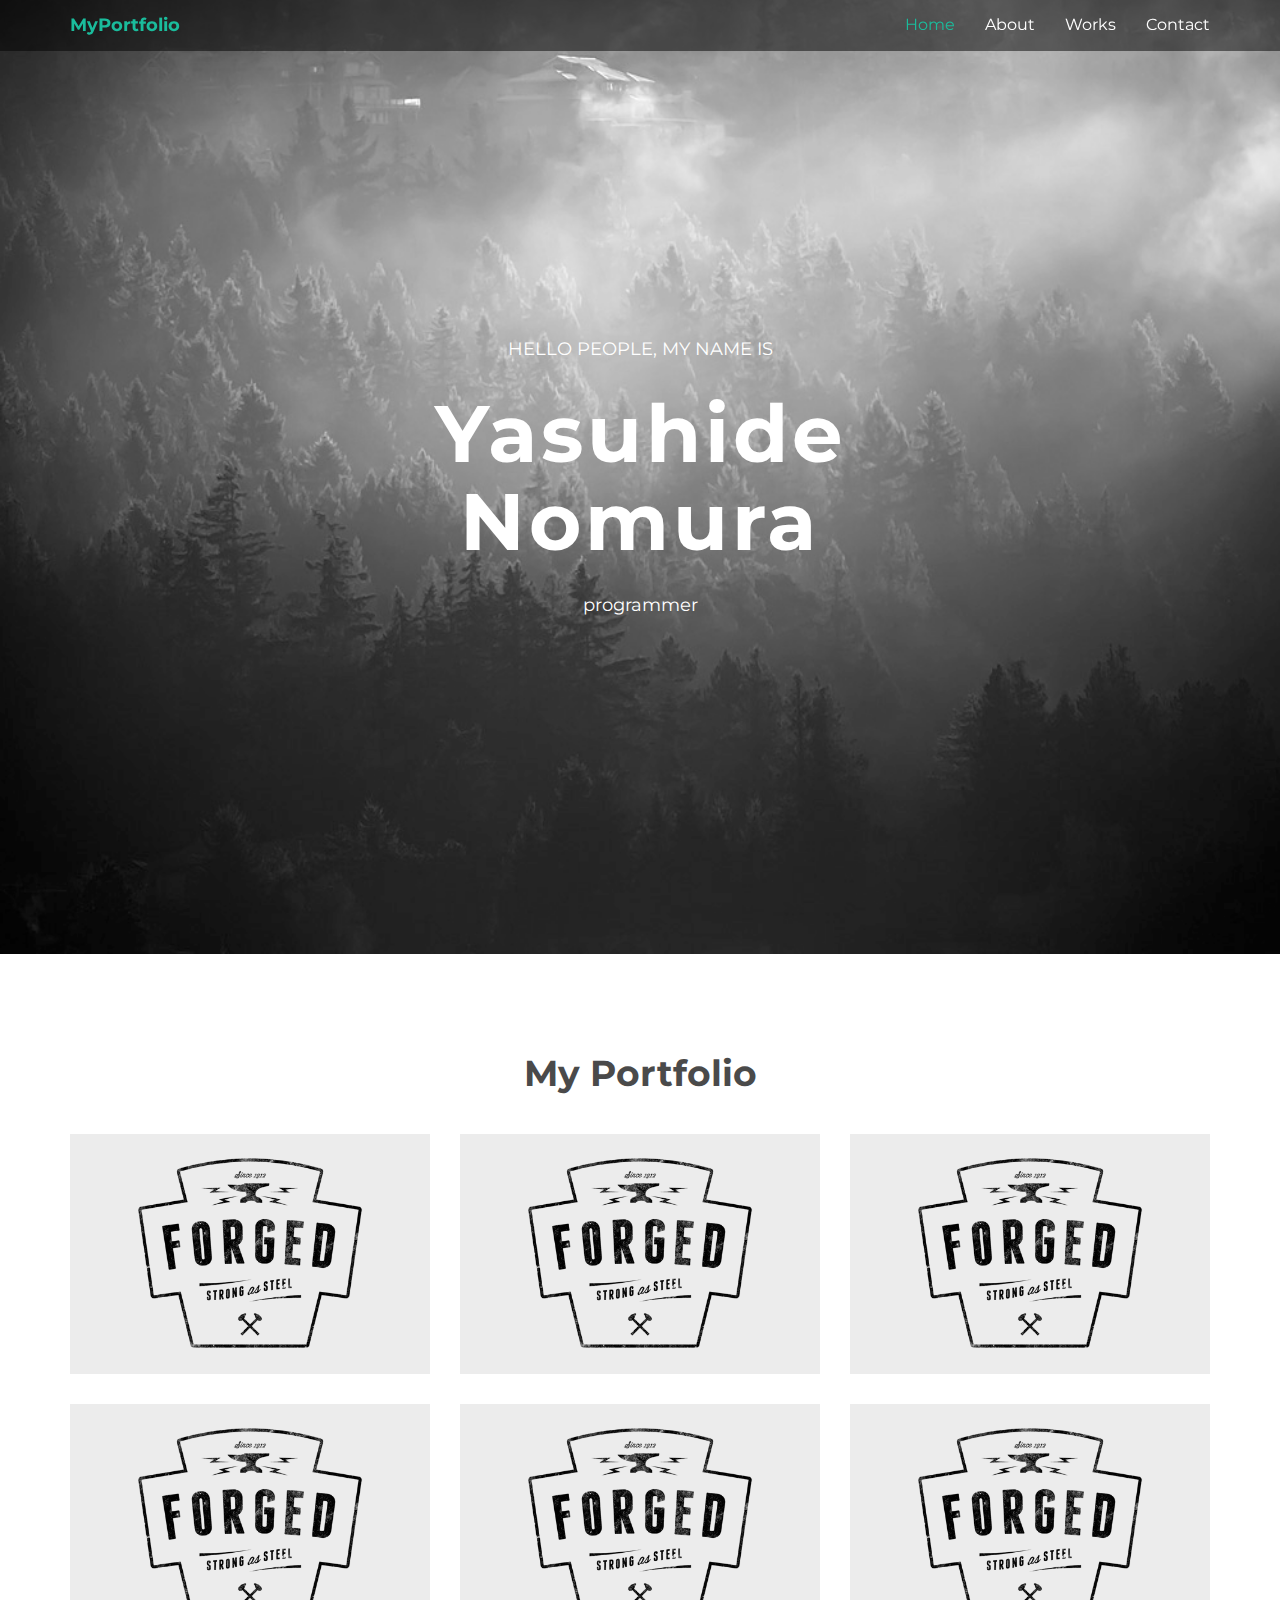
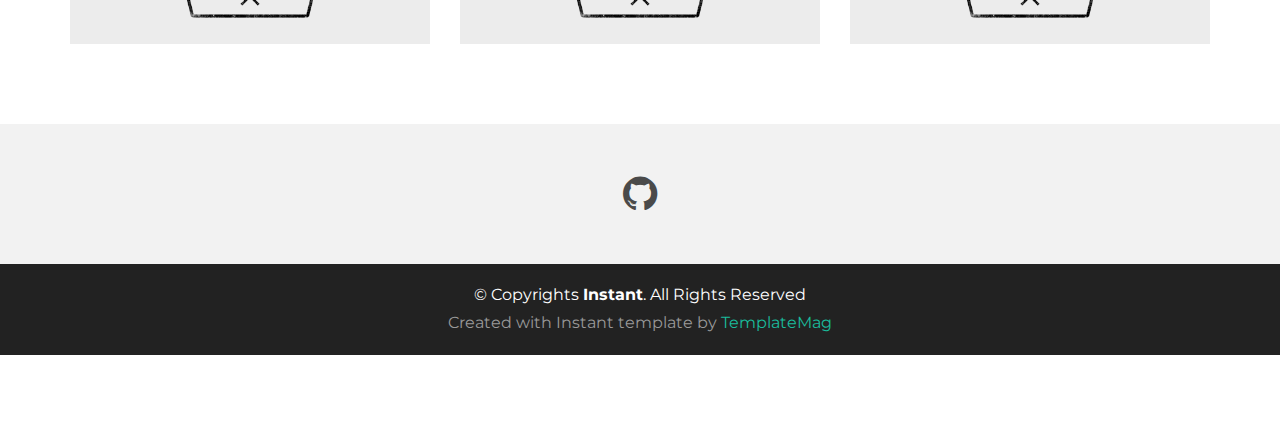
==== index.html @ 161b68d6 "firest commit" ====
<!DOCTYPE html>
<html lang="ja">
	<head>
		<meta charset="utf-8" />
		<title>Instant - Bootstrap Personal Template</title>
		<meta content="width=device-width, initial-scale=1.0" name="viewport" />
		<meta content="" name="keywords" />
		<meta content="" name="description" />

		<!-- Favicons -->
		<link href="img/favicon.png" rel="icon" />
		<link href="img/apple-touch-icon.png" rel="apple-touch-icon" />

		<!-- Google Fonts -->
		<link
			href="https://fonts.googleapis.com/css?family=Montserrat:300,400,500,700"
			rel="stylesheet"
		/>

		<!-- Bootstrap CSS File -->
		<link href="lib/bootstrap/css/bootstrap.min.css" rel="stylesheet" />

		<!-- Libraries CSS Files -->
		<link
			href="lib/font-awesome/css/font-awesome.min.css"
			rel="stylesheet"
		/>

		<!-- Main Stylesheet File -->
		<link href="css/style.css" rel="stylesheet" />

		<!-- =======================================================
    Template Name: Instant
    Template URL: https://templatemag.com/instant-bootstrap-personal-template/
    Author: TemplateMag.com
    License: https://templatemag.com/license/
  ======================================================= -->
	</head>

	<body>
		<!-- Static navbar -->
		<div class="navbar navbar-default navbar-fixed-top" role="navigation">
			<div class="container">
				<div class="navbar-header">
					<button
						type="button"
						class="navbar-toggle"
						data-toggle="collapse"
						data-target=".navbar-collapse"
					>
						<span class="sr-only">Toggle navigation</span>
						<span class="icon-bar"></span>
						<span class="icon-bar"></span>
						<span class="icon-bar"></span>
					</button>
					<a class="navbar-brand" href="index.html">MyPortfolio</a>
				</div>
				<div class="navbar-collapse collapse">
					<ul class="nav navbar-nav navbar-right">
						<li class="active"><a href="index.html">Home</a></li>
						<li><a href="about.html">About</a></li>
						<li>
							<a href="works.html" class="smoothscroll">Works</a>
						</li>
						<li>
							<a href="contact.html" class="smoothscroll"
								>Contact</a
							>
						</li>
					</ul>
				</div>
				<!--/.nav-collapse -->
			</div>
		</div>

		<div id="headerwrap">
			<div class="container">
				<div class="row">
					<div class="col-lg-6 col-lg-offset-3">
						<h4>HELLO PEOPLE, MY NAME IS</h4>
						<h1>Yasuhide Nomura</h1>
						<h4>programmer</h4>
					</div>
				</div>
			</div>
			<!-- /container -->
		</div>

		<section id="works"></section>
		<div class="container">
			<div class="row centered mt mb">
				<h1>My Portfolio</h1>

				<div class="col-lg-4 col-md-4 col-sm-4 gallery">
					<div class="gallery-item">
						<a href="works.html"
							><img
								src="img/portfolio/folio01.png"
								class="img-responsive"
							/>
							<div class="mask">
								<div class="work-title">作品タイトル!</div>
							</div>
						</a>
					</div>
				</div>
				
				
				<div class="col-lg-4 col-md-4 col-sm-4 gallery">
					<div class="gallery-item">
						<a href="works.html"
						   ><img
								 src="img/portfolio/folio01.png"
								 class="img-responsive"
								 />
							<div class="mask">
								<div class="work-title">作品タイトル!</div>
							</div>
						</a>
					</div>
				</div>
				
				
				
				<div class="col-lg-4 col-md-4 col-sm-4 gallery">
					<div class="gallery-item">
						<a href="works.html"
						   ><img
								 src="img/portfolio/folio01.png"
								 class="img-responsive"
								 />
							<div class="mask">
								<div class="work-title">作品タイトル!</div>
							</div>
						</a>
					</div>
				</div>
				
				
				<div class="col-lg-4 col-md-4 col-sm-4 gallery">
					<div class="gallery-item">
						<a href="works.html"
						   ><img
								 src="img/portfolio/folio01.png"
								 class="img-responsive"
								 />
							<div class="mask">
								<div class="work-title">作品タイトル!</div>
							</div>
						</a>
					</div>
				</div>
				
				
				
				<div class="col-lg-4 col-md-4 col-sm-4 gallery">
					<div class="gallery-item">
						<a href="works.html"
						   ><img
								 src="img/portfolio/folio01.png"
								 class="img-responsive"
								 />
							<div class="mask">
								<div class="work-title">作品タイトル!</div>
							</div>
						</a>
					</div>
				</div>
				
				
				
				<div class="col-lg-4 col-md-4 col-sm-4 gallery">
					<div class="gallery-item">
						<a href="works.html"
						   ><img
								 src="img/portfolio/folio01.png"
								 class="img-responsive"
								 />
							<div class="mask">
								<div class="work-title">作品タイトル!</div>
							</div>
						</a>
					</div>
				</div>
			</div>
		</div>

		<div id="social">
			<div class="container">
				<div class="row centered">
					<div class="col-lg-12">
						<a href="#"><i class="fa fa-github"></i></a>
					</div>
					<!--
        <div class="col-lg-2">
          <a href="#"><i class="fa fa-facebook"></i></a>
        </div>
        <div class="col-lg-2">
          <a href="#"><i class="fa fa-twitter"></i></a>
        </div>
        <div class="col-lg-2">
          <a href="#"><i class="fa fa-linkedin"></i></a>
        </div>
        <div class="col-lg-2">
          <a href="#"><i class="fa fa-instagram"></i></a>
        </div>
        <div class="col-lg-2">
          <a href="#"><i class="fa fa-tumblr"></i></a>
        </div>
-->
				</div>
			</div>
		</div>

		<div id="copyrights">
			<div class="container">
				<p>
					&copy; Copyrights <strong>Instant</strong>. All Rights
					Reserved
				</p>
				<div class="credits">
					<!--
          You are NOT allowed to delete the credit link to TemplateMag with free version.
          You can delete the credit link only if you bought the pro version.
          Buy the pro version with working PHP/AJAX contact form: https://templatemag.com/instant-bootstrap-personal-template/
          Licensing information: https://templatemag.com/license/
        -->
					Created with Instant template by
					<a href="https://templatemag.com/">TemplateMag</a>
				</div>
			</div>
		</div>
		<!-- / copyrights -->

		<!-- JavaScript Libraries -->
		<script src="lib/jquery/jquery.min.js"></script>
		<script src="lib/bootstrap/js/bootstrap.min.js"></script>
		<script src="lib/php-mail-form/validate.js"></script>

		<!-- Template Main Javascript File -->
		<script src="js/main.js"></script>
	</body>
</html>
---- css/style.css ----
/**
* Template Name: Instant
* Template URL: https://templatemag.com/instant-bootstrap-personal-template/
* Author: TemplateMag.com
* License: https://templatemag.com/license/
*/

/* ==========================================================================
   Base Styles, Bootstrap Modifications & Fonts Import
   ========================================================================== */

::-moz-selection {
	background: #f2c2c9;
	color: #a4003a;
	text-shadow: none;
}

::selection {
	background: #16a085;
	color: #a4003a;
	text-shadow: none;
}

/*
 * A better looking default horizontal rule
 */

hr {
	display: block;
	height: 1px;
	border: 0;
	border-top: 1px solid #ccc;
	margin: 1em 0;
	padding: 0;
}

.centered {
	text-align: center;
}

.mt {
	margin-top: 80px;
}

.mb {
	margin-bottom: 80px;
}

/* ==========================================================================
   General styles
   ========================================================================== */

body {
	font-family: "Montserrat", sans-serif;
	font-weight: 400;
	font-size: 16px;

	-webkit-font-smoothing: antialiased;
	-webkit-overflow-scrolling: touch;
}

h1,
h2,
h3,
h4,
h5,
h6 {
	font-weight: 700;
	color: #4a4a4a;
}

.navbar-brand {
	font-weight: 700;
}

.navbar-default .navbar-brand,
.navbar-default .navbar-brand:hover {
	color: #1abc9c;
}

.navbar-default {
	border-color: transparent;
	background-color: rgba(0, 0, 0, 0.5);
}

.navbar-default .navbar-nav > .active > a,
.navbar-default .navbar-nav > .active > a:hover,
.navbar-default .navbar-nav > .active > a:focus {
	color: #1abc9c;
	background-color: transparent;
}

.navbar-default .navbar-nav > li > a {
	color: #fff;
}

.navbar-default .navbar-nav > li > a:hover,
.navbar-default .navbar-nav > li > a:focus {
	color: #1abc9c;
}

.navbar-default .navbar-toggle {
	border: none;
	border-color: #fff;
}

.navbar-default .navbar-toggle:hover {
	background: #666;
}

.navbar-default .navbar-toggle .icon-bar {
	background-color: #fff;
}
/* ==========================================================================
   Wrap Sections
   ========================================================================== */

#headerwrap {
	background: url(../img/back.jpg) no-repeat center top;
	margin-top: -70px;
	padding-top: 400px;
	text-align: center;
	background-attachment: relative;
	background-position: center center;
	min-height: 1024px;
	width: 100%;

	-webkit-background-size: 100%;
	-moz-background-size: 100%;
	-o-background-size: 100%;
	background-size: 100%;

	-webkit-background-size: cover;
	-moz-background-size: cover;
	-o-background-size: cover;
	background-size: cover;
}

#headerwrap h1 {
	color: #ffffff;
	padding-top: 10px;
	padding-bottom: 20px;
	letter-spacing: 4px;
	font-size: 80px;
	font-weight: bold;
}

#headerwrap h4 {
	font-weight: 400;
	color: #ffffff;
}

@media (max-width: 768px) {
	#headerwrap {
		padding-top: 300px;
	}
	#headerwrap h1 {
		font-size: 60px;
	}
}

#social {
	padding-top: 50px;
	padding-bottom: 50px;
	background-color: #f2f2f2;
}

#social i {
	font-size: 40px;
	color: #4a4a4a;
}

#social i:hover {
	color: #1abc9c;
}

#footerwrap {
	padding-top: 70px;
	padding-bottom: 50px;
	background-color: #2f2f2f;
}

#footerwrap p {
	color: #f2f2f2;
	margin-left: 10px;
}

#workwrap {
	background: url(../img/work.jpg) no-repeat center top;
	margin-top: -70px;
	padding-top: 250px;
	text-align: center;
	background-attachment: relative;
	background-position: center center;
	min-height: 650px;
	width: 100%;

	-webkit-background-size: 100%;
	-moz-background-size: 100%;
	-o-background-size: 100%;
	background-size: 100%;

	-webkit-background-size: cover;
	-moz-background-size: cover;
	-o-background-size: cover;
	background-size: cover;
}

#workwrap h1 {
	color: #ffffff;
	padding-top: 10px;
	padding-bottom: 20px;
	letter-spacing: 4px;
	font-size: 80px;
	font-weight: bold;
}

#workwrap h4 {
	font-weight: 400;
	color: #ffffff;
}

#aboutwrap {
	background: url(../img/about.jpg) no-repeat center top;
	margin-top: -70px;
	padding-top: 250px;
	text-align: center;
	background-attachment: relative;
	background-position: center center;
	min-height: 550px;
	width: 100%;

	-webkit-background-size: 100%;
	-moz-background-size: 100%;
	-o-background-size: 100%;
	background-size: 100%;

	-webkit-background-size: cover;
	-moz-background-size: cover;
	-o-background-size: cover;
	background-size: cover;
}

/* Gallery */
.gallery {
	margin-top: 30px;
}

.gallery-item {
	
	position: relative;
	overflow: hidden;
}

.gallery-item .mask {
	width: 100%;
	height: 100%;
	position: absolute;
	top: 0;
	left: 0;
	bottom: 0;
	right: 0;
	opacity:0;	
	background-color: rgba(0, 0, 0, 0.4);
	-webkit-transition: all 0.6s ease;
	transition: all 0.6s ease;
}

.gallery .work-title {
	color: #ffffff;
	font-weight: 700;
	font-size: 34px;
	opacity:5;	
}
.gallery:hover .mask {
	opacity: 1; /* マスクを表示する */
	padding-top: 25%; /* ホバーで下にずらす */
	
}

/* Contact Form */

#contactwrap {
	background: url(../img/contact.jpg) no-repeat center top;
	margin-top: -70px;
	padding-top: 250px;
	text-align: center;
	background-attachment: relative;
	background-position: center center;
	min-height: 650px;
	width: 100%;
	background-size: 100%;
	background-size: cover;
}

#contactwrap h1 {
	color: #ffffff;
	padding-top: 10px;
	padding-bottom: 20px;
	letter-spacing: 4px;
	font-size: 60px;
	font-weight: bold;
}

#contactwrap h4 {
	font-weight: 400;
	color: #ffffff;
}

#contact {
	padding: 40px 0;
}

#contact h2 {
	font-size: 36px;
	margin-bottom: 30px;
}

.contact-form label {
	color: #999;
}

.contact-form input,
.contact-form textarea {
	padding: 10px 12px;
	border-radius: 0;
	box-shadow: none;
	font-size: 14px;
	height: auto;
}

.contact-form .form-send {
	text-align: center;
}

.contact-form .form-send button {
	background: #1abc9c;
	border: 0;
	padding: 14px 40px;
	color: #fff;
	transition: 0.4s;
	cursor: pointer;
	font-size: 16px;
	margin-top: 15px;
}

.contact-form .form-send button:hover {
	background: #2addb9;
}

.contact-form .validate {
	display: none;
	color: red;
	margin: 0 0 15px 0;
	font-weight: 400;
	font-size: 13px;
}

.contact-form .loading {
	display: none;
	color: #555;
	background: #fff;
	text-align: center;
	padding: 15px;
	margin: 15px 0;
}

.contact-form .loading:before {
	content: "";
	display: inline-block;
	border-radius: 50%;
	width: 24px;
	height: 24px;
	border: 3px solid #18d26e;
	border-top-color: #eee;
	-webkit-animation: animate-loading 1s linear infinite;
	animation: animate-loading 1s linear infinite;
}

@-webkit-keyframes animate-loading {
	0% {
		-webkit-transform: rotate(0deg);
		transform: rotate(0deg);
	}

	100% {
		-webkit-transform: rotate(360deg);
		transform: rotate(360deg);
	}
}

@keyframes animate-loading {
	0% {
		-webkit-transform: rotate(0deg);
		transform: rotate(0deg);
	}

	100% {
		-webkit-transform: rotate(360deg);
		transform: rotate(360deg);
	}
}

.contact-form .error-message {
	display: none;
	color: #fff;
	background: #ed3c0d;
	text-align: center;
	padding: 15px;
	font-weight: 600;
	margin: 15px 0;
}

.contact-form .sent-message {
	display: none;
	color: #fff;
	background: #18d26e;
	text-align: center;
	padding: 15px;
	font-weight: 600;
	margin: 15px 0;
}

/* Copyrights */

#copyrights {
	background: #222222;
	padding: 20px 0;
	text-align: center;
}

#copyrights p {
	margin-bottom: 5px;
	color: #fff;
}

#copyrights a {
	color: #1abc9c;
}

.credits {
	color: #999;
}
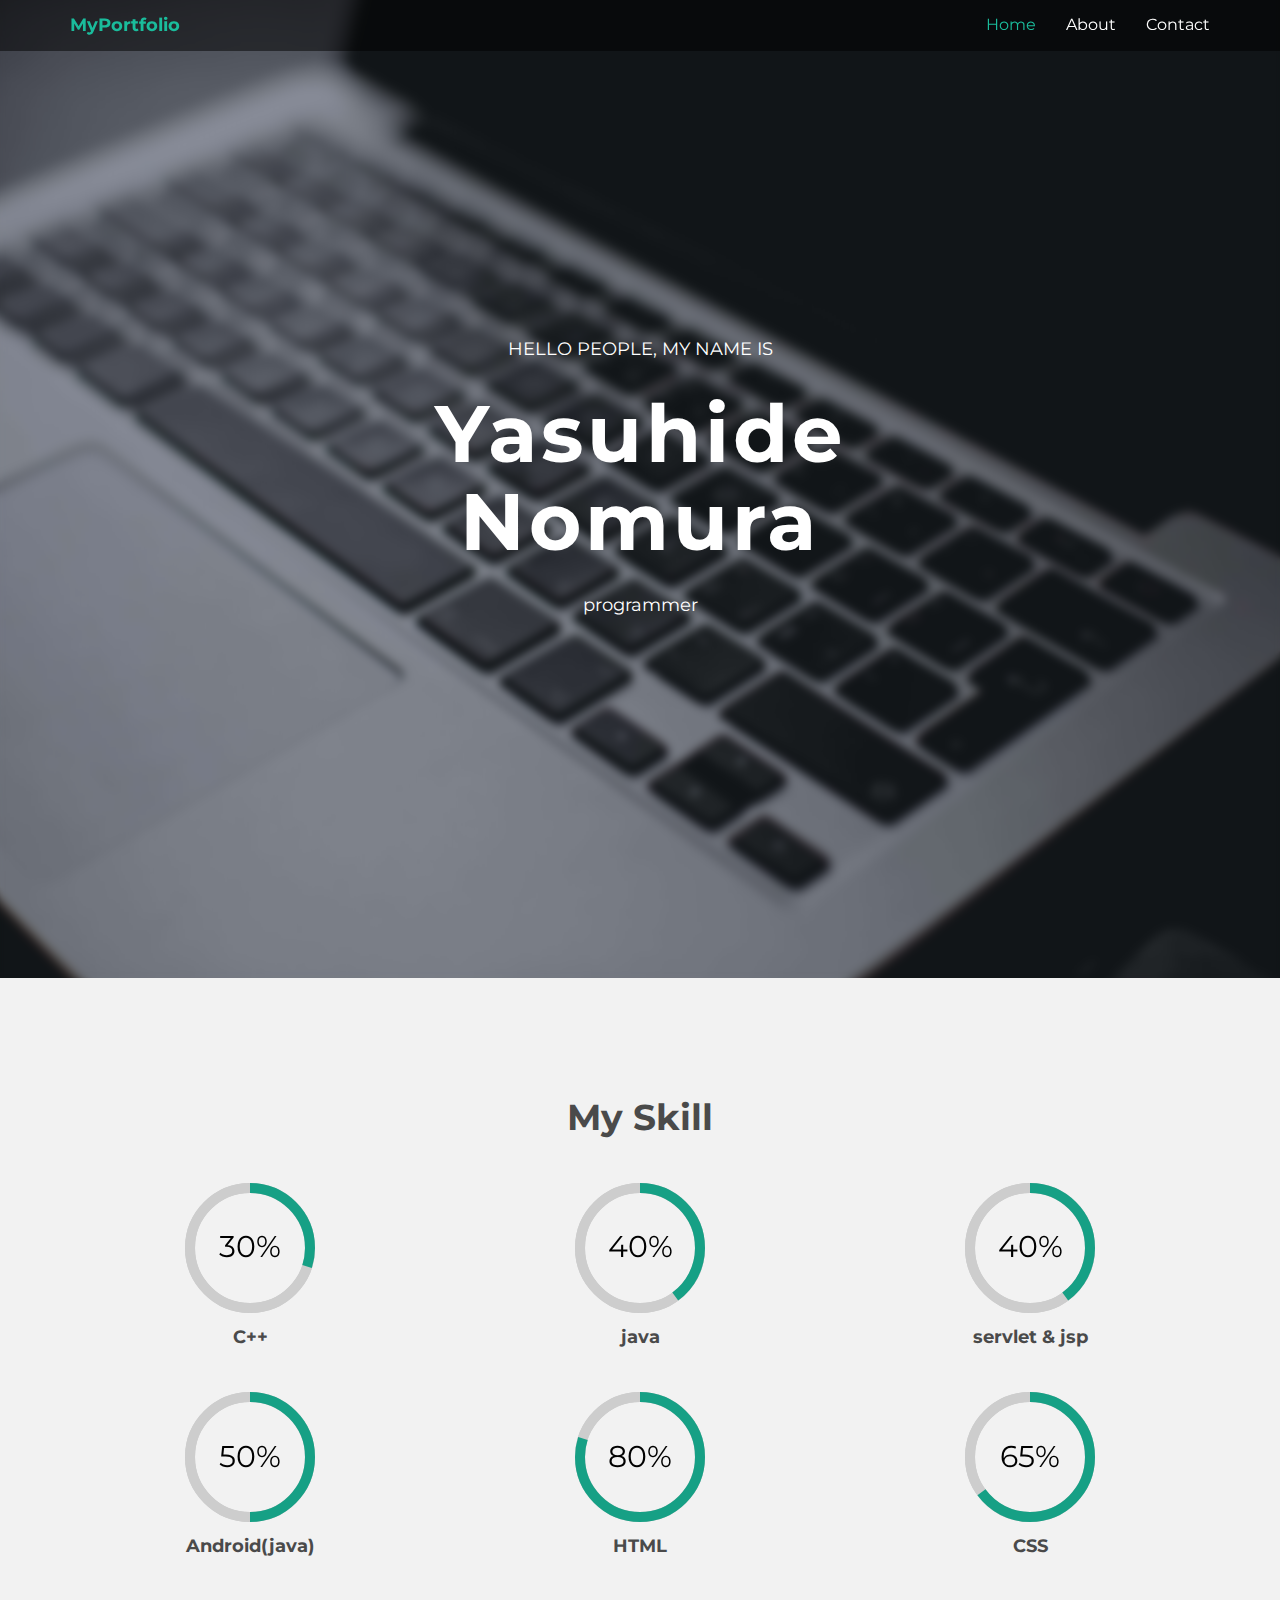
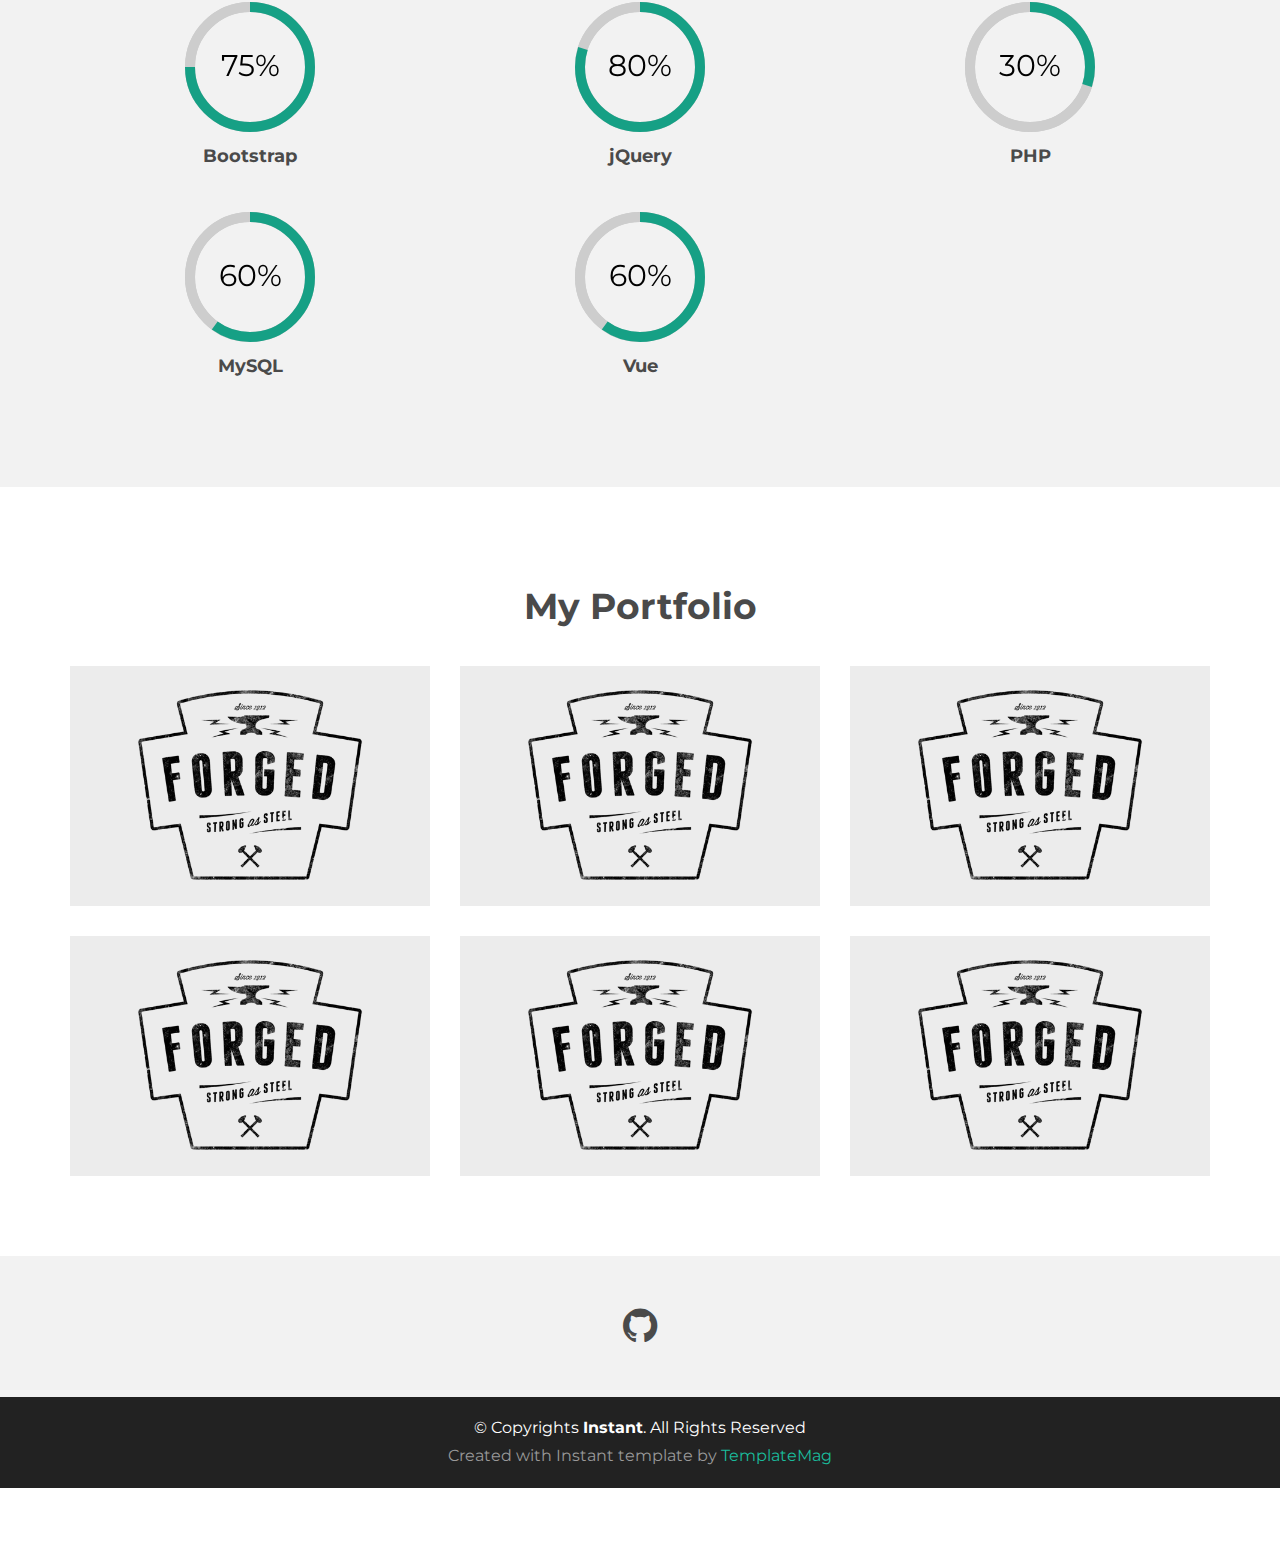
==== commit 64b9aed0: "second commit" ====
--- a/index.html
+++ b/index.html
@@ -1,243 +1,263 @@
 <!DOCTYPE html>
 <html lang="ja">
-	<head>
-		<meta charset="utf-8" />
-		<title>Instant - Bootstrap Personal Template</title>
-		<meta content="width=device-width, initial-scale=1.0" name="viewport" />
-		<meta content="" name="keywords" />
-		<meta content="" name="description" />
-
-		<!-- Favicons -->
-		<link href="img/favicon.png" rel="icon" />
-		<link href="img/apple-touch-icon.png" rel="apple-touch-icon" />
-
-		<!-- Google Fonts -->
-		<link
-			href="https://fonts.googleapis.com/css?family=Montserrat:300,400,500,700"
-			rel="stylesheet"
-		/>
-
-		<!-- Bootstrap CSS File -->
-		<link href="lib/bootstrap/css/bootstrap.min.css" rel="stylesheet" />
-
-		<!-- Libraries CSS Files -->
-		<link
-			href="lib/font-awesome/css/font-awesome.min.css"
-			rel="stylesheet"
-		/>
-
-		<!-- Main Stylesheet File -->
-		<link href="css/style.css" rel="stylesheet" />
-
-		<!-- =======================================================
+
+<head>
+	<meta charset="utf-8" />
+	<title>Instant - Bootstrap Personal Template</title>
+	<meta content="width=device-width, initial-scale=1.0" name="viewport" />
+	<meta content="" name="keywords" />
+	<meta content="" name="description" />
+
+	<!-- Favicons -->
+	<link href="img/favicon.png" rel="icon" />
+	<link href="img/apple-touch-icon.png" rel="apple-touch-icon" />
+
+	<!-- Google Fonts -->
+	<link href="https://fonts.googleapis.com/css?family=Montserrat:300,400,500,700" rel="stylesheet" />
+
+	<!-- Bootstrap CSS File -->
+	<link href="lib/bootstrap/css/bootstrap.min.css" rel="stylesheet" />
+
+	<!-- Libraries CSS Files -->
+	<link href="lib/font-awesome/css/font-awesome.min.css" rel="stylesheet" />
+
+	<!-- Main Stylesheet File -->
+	<link href="css/style.css" rel="stylesheet" />
+
+	<!-- =======================================================
     Template Name: Instant
     Template URL: https://templatemag.com/instant-bootstrap-personal-template/
     Author: TemplateMag.com
     License: https://templatemag.com/license/
   ======================================================= -->
-	</head>
-
-	<body>
-		<!-- Static navbar -->
-		<div class="navbar navbar-default navbar-fixed-top" role="navigation">
-			<div class="container">
-				<div class="navbar-header">
-					<button
-						type="button"
-						class="navbar-toggle"
-						data-toggle="collapse"
-						data-target=".navbar-collapse"
-					>
-						<span class="sr-only">Toggle navigation</span>
-						<span class="icon-bar"></span>
-						<span class="icon-bar"></span>
-						<span class="icon-bar"></span>
-					</button>
-					<a class="navbar-brand" href="index.html">MyPortfolio</a>
-				</div>
-				<div class="navbar-collapse collapse">
-					<ul class="nav navbar-nav navbar-right">
-						<li class="active"><a href="index.html">Home</a></li>
-						<li><a href="about.html">About</a></li>
-						<li>
-							<a href="works.html" class="smoothscroll">Works</a>
-						</li>
-						<li>
-							<a href="contact.html" class="smoothscroll"
-								>Contact</a
-							>
-						</li>
-					</ul>
-				</div>
-				<!--/.nav-collapse -->
-			</div>
-		</div>
-
-		<div id="headerwrap">
-			<div class="container">
-				<div class="row">
-					<div class="col-lg-6 col-lg-offset-3">
-						<h4>HELLO PEOPLE, MY NAME IS</h4>
-						<h1>Yasuhide Nomura</h1>
-						<h4>programmer</h4>
-					</div>
-				</div>
-			</div>
-			<!-- /container -->
-		</div>
-
-		<section id="works"></section>
+</head>
+
+<body>
+	<!-- Static navbar -->
+	<div class="navbar navbar-default navbar-fixed-top" role="navigation">
+		<div class="container">
+			<div class="navbar-header">
+				<button type="button" class="navbar-toggle" data-toggle="collapse" data-target=".navbar-collapse">
+					<span class="sr-only">Toggle navigation</span>
+					<span class="icon-bar"></span>
+					<span class="icon-bar"></span>
+					<span class="icon-bar"></span>
+				</button>
+				<a class="navbar-brand" href="index.html">MyPortfolio</a>
+			</div>
+			<div class="navbar-collapse collapse">
+				<ul class="nav navbar-nav navbar-right">
+					<li class="active"><a href="index.html">Home</a></li>
+					<li><a href="about.html">About</a></li>
+					<!-- <li>
+						<a href="works.html" class="smoothscroll">Works</a>
+					</li> -->
+					<li>
+						<a href="contact.html" class="smoothscroll">Contact</a>
+					</li>
+				</ul>
+			</div>
+			<!--/.nav-collapse -->
+		</div>
+	</div>
+
+	<div id="headerwrap">
+		<div class="container">
+			<div class="row">
+				<div class="col-lg-6 col-lg-offset-3">
+					<h4>HELLO PEOPLE, MY NAME IS</h4>
+					<h1>Yasuhide Nomura</h1>
+					<h4>programmer</h4>
+				</div>
+			</div>
+		</div>
+		<!-- /container -->
+	</div>
+	<!-- Skill -->
+	<div id="skill">
 		<div class="container">
 			<div class="row centered mt mb">
-				<h1>My Portfolio</h1>
-
-				<div class="col-lg-4 col-md-4 col-sm-4 gallery">
-					<div class="gallery-item">
-						<a href="works.html"
-							><img
-								src="img/portfolio/folio01.png"
-								class="img-responsive"
-							/>
-							<div class="mask">
-								<div class="work-title">作品タイトル!</div>
-							</div>
-						</a>
-					</div>
-				</div>
+				<h1>My Skill</h1>
+				<div class="col-lg-4 col-md-4 col-sm-4 gallery">
+					<div id="C"></div>
+					<h4>C++</h4>
+				</div>
+				<div class="col-lg-4 col-md-4 col-sm-4 gallery">
+					<div id="java"></div>
+					<h4>java</h4>
+				</div>
+				<div class="col-lg-4 col-md-4 col-sm-4 gallery">
+					<div id="servlet"></div>
+					<h4>servlet & jsp</h4>
+				</div>
+
+				<div class="col-lg-4 col-md-4 col-sm-4 gallery">
+					<div id="Android"></div>
+					<h4>Android(java)</h4>
+				</div>
+
+				<div class="col-lg-4 col-md-4 col-sm-4 gallery">
+					<div id="HTML"></div>
+					<h4>HTML</h4>
+				</div>
+
+				<div class="col-lg-4 col-md-4 col-sm-4 gallery">
+					<div id="CSS"></div>
+					<h4>CSS</h4>
+				</div>
+
+				<div class="col-lg-4 col-md-4 col-sm-4 gallery">
+					<div id="Bootstrap"></div>
+					<h4>Bootstrap</h4>
+				</div>
+
+
 				
-				
-				<div class="col-lg-4 col-md-4 col-sm-4 gallery">
-					<div class="gallery-item">
-						<a href="works.html"
-						   ><img
-								 src="img/portfolio/folio01.png"
-								 class="img-responsive"
-								 />
-							<div class="mask">
-								<div class="work-title">作品タイトル!</div>
-							</div>
-						</a>
-					</div>
-				</div>
-				
-				
-				
-				<div class="col-lg-4 col-md-4 col-sm-4 gallery">
-					<div class="gallery-item">
-						<a href="works.html"
-						   ><img
-								 src="img/portfolio/folio01.png"
-								 class="img-responsive"
-								 />
-							<div class="mask">
-								<div class="work-title">作品タイトル!</div>
-							</div>
-						</a>
-					</div>
-				</div>
-				
-				
-				<div class="col-lg-4 col-md-4 col-sm-4 gallery">
-					<div class="gallery-item">
-						<a href="works.html"
-						   ><img
-								 src="img/portfolio/folio01.png"
-								 class="img-responsive"
-								 />
-							<div class="mask">
-								<div class="work-title">作品タイトル!</div>
-							</div>
-						</a>
-					</div>
-				</div>
-				
-				
-				
-				<div class="col-lg-4 col-md-4 col-sm-4 gallery">
-					<div class="gallery-item">
-						<a href="works.html"
-						   ><img
-								 src="img/portfolio/folio01.png"
-								 class="img-responsive"
-								 />
-							<div class="mask">
-								<div class="work-title">作品タイトル!</div>
-							</div>
-						</a>
-					</div>
-				</div>
-				
-				
-				
-				<div class="col-lg-4 col-md-4 col-sm-4 gallery">
-					<div class="gallery-item">
-						<a href="works.html"
-						   ><img
-								 src="img/portfolio/folio01.png"
-								 class="img-responsive"
-								 />
-							<div class="mask">
-								<div class="work-title">作品タイトル!</div>
-							</div>
-						</a>
-					</div>
-				</div>
-			</div>
-		</div>
-
-		<div id="social">
-			<div class="container">
-				<div class="row centered">
-					<div class="col-lg-12">
-						<a href="#"><i class="fa fa-github"></i></a>
-					</div>
-					<!--
-        <div class="col-lg-2">
-          <a href="#"><i class="fa fa-facebook"></i></a>
-        </div>
-        <div class="col-lg-2">
-          <a href="#"><i class="fa fa-twitter"></i></a>
-        </div>
-        <div class="col-lg-2">
-          <a href="#"><i class="fa fa-linkedin"></i></a>
-        </div>
-        <div class="col-lg-2">
-          <a href="#"><i class="fa fa-instagram"></i></a>
-        </div>
-        <div class="col-lg-2">
-          <a href="#"><i class="fa fa-tumblr"></i></a>
-        </div>
--->
-				</div>
-			</div>
-		</div>
-
-		<div id="copyrights">
-			<div class="container">
-				<p>
-					&copy; Copyrights <strong>Instant</strong>. All Rights
-					Reserved
-				</p>
-				<div class="credits">
-					<!--
+				<div class="col-lg-4 col-md-4 col-sm-4 gallery">
+					<div id="jQuery"></div>
+					<h4>jQuery</h4>
+				</div>
+
+
+				<div class="col-lg-4 col-md-4 col-sm-4 gallery">
+					<div id="PHP"></div>
+					<h4>PHP</h4>
+				</div>
+
+				<div class="col-lg-4 col-md-4 col-sm-4 gallery">
+					<div id="MySQL"></div>
+					<h4>MySQL</h4>
+				</div>
+
+
+
+				<div class="col-lg-4 col-md-4 col-sm-4 gallery">
+					<div id="vue"></div>
+					<h4>Vue</h4>
+				</div>
+			</div>
+		</div>
+	</div>
+
+	<section id="works"></section>
+	<div class="container">
+		<div class="row centered mt mb">
+			<h1>My Portfolio</h1>
+
+			<div class="col-lg-4 col-md-4 col-sm-4 gallery">
+				<div class="gallery-item">
+					<a href="works.html"><img src="img/portfolio/folio01.png" class="img-responsive" />
+						<div class="mask">
+							<div class="work-title">作品タイトル!</div>
+						</div>
+					</a>
+				</div>
+			</div>
+
+
+			<div class="col-lg-4 col-md-4 col-sm-4 gallery">
+				<div class="gallery-item">
+					<a href="works.html"><img src="img/portfolio/folio01.png" class="img-responsive" />
+						<div class="mask">
+							<div class="work-title">作品タイトル!</div>
+						</div>
+					</a>
+				</div>
+			</div>
+
+
+
+			<div class="col-lg-4 col-md-4 col-sm-4 gallery">
+				<div class="gallery-item">
+					<a href="works.html"><img src="img/portfolio/folio01.png" class="img-responsive" />
+						<div class="mask">
+							<div class="work-title">作品タイトル!</div>
+						</div>
+					</a>
+				</div>
+			</div>
+
+
+			<div class="col-lg-4 col-md-4 col-sm-4 gallery">
+				<div class="gallery-item">
+					<a href="works.html"><img src="img/portfolio/folio01.png" class="img-responsive" />
+						<div class="mask">
+							<div class="work-title">作品タイトル!</div>
+						</div>
+					</a>
+				</div>
+			</div>
+
+
+
+			<div class="col-lg-4 col-md-4 col-sm-4 gallery">
+				<div class="gallery-item">
+					<a href="works.html"><img src="img/portfolio/folio01.png" class="img-responsive" />
+						<div class="mask">
+							<div class="work-title">作品タイトル!</div>
+						</div>
+					</a>
+				</div>
+			</div>
+
+
+
+			<div class="col-lg-4 col-md-4 col-sm-4 gallery">
+				<div class="gallery-item">
+					<a href="works.html"><img src="img/portfolio/folio01.png" class="img-responsive" />
+						<div class="mask">
+							<div class="work-title">作品タイトル!</div>
+						</div>
+					</a>
+				</div>
+			</div>
+		</div>
+	</div>
+
+	<div id="social">
+		<div class="container">
+			<div class="row centered">
+				<div class="col-lg-12">
+					<a href="#"><i class="fa fa-github"></i></a>
+				</div>
+
+			</div>
+		</div>
+	</div>
+
+	<div id="copyrights">
+		<div class="container">
+			<p>
+				&copy; Copyrights <strong>Instant</strong>. All Rights
+				Reserved
+			</p>
+			<div class="credits">
+				<!--
           You are NOT allowed to delete the credit link to TemplateMag with free version.
           You can delete the credit link only if you bought the pro version.
           Buy the pro version with working PHP/AJAX contact form: https://templatemag.com/instant-bootstrap-personal-template/
           Licensing information: https://templatemag.com/license/
         -->
-					Created with Instant template by
-					<a href="https://templatemag.com/">TemplateMag</a>
-				</div>
-			</div>
-		</div>
-		<!-- / copyrights -->
-
-		<!-- JavaScript Libraries -->
-		<script src="lib/jquery/jquery.min.js"></script>
-		<script src="lib/bootstrap/js/bootstrap.min.js"></script>
-		<script src="lib/php-mail-form/validate.js"></script>
-
-		<!-- Template Main Javascript File -->
-		<script src="js/main.js"></script>
-	</body>
-</html>
+				Created with Instant template by
+				<a href="https://templatemag.com/">TemplateMag</a>
+			</div>
+		</div>
+	</div>
+	<!-- / copyrights -->
+
+	<!-- JavaScript Libraries -->
+	<script src="lib/jquery/jquery.min.js"></script>
+	<script src="lib/bootstrap/js/bootstrap.min.js"></script>
+	<script src="lib/php-mail-form/validate.js"></script>
+
+
+	<!-- Template Main Javascript File -->
+	<script src="js/CircularLoader-v1.3 2.js"></script>
+	<script src="js/main.js"></script>
+</body>
+
+<script>
+
+</script>
+
+</html>--- a/css/style.css
+++ b/css/style.css
@@ -116,13 +116,13 @@
    ========================================================================== */
 
 #headerwrap {
-	background: url(../img/back.jpg) no-repeat center top;
+	background: url(../img/top.jpg) no-repeat center top;
 	margin-top: -70px;
 	padding-top: 400px;
 	text-align: center;
 	background-attachment: relative;
 	background-position: center center;
-	min-height: 1024px;
+	min-height: 1048px;
 	width: 100%;
 
 	-webkit-background-size: 100%;
@@ -134,7 +134,29 @@
 	-moz-background-size: cover;
 	-o-background-size: cover;
 	background-size: cover;
-}
+
+	background-size: cover;
+	position: relative;
+	z-index: 0;
+	overflow: hidden;
+}
+
+#headerwrap::before{
+	content: '';
+  background: inherit;
+  -webkit-filter: blur(5px);
+  -moz-filter: blur(5px);
+  -o-filter: blur(5px);
+  -ms-filter: blur(5px);
+  filter: blur(5px);
+  position: absolute;
+  top: -5px;
+  left: -5px;
+  right: -5px;
+  bottom: -5px;
+  z-index: -1;
+}
+
 
 #headerwrap h1 {
 	color: #ffffff;
@@ -221,7 +243,7 @@
 }
 
 #aboutwrap {
-	background: url(../img/about.jpg) no-repeat center top;
+	background: url(../img/about1.jpg) no-repeat center top;
 	margin-top: -70px;
 	padding-top: 250px;
 	text-align: center;
@@ -240,6 +262,36 @@
 	-o-background-size: cover;
 	background-size: cover;
 }
+
+#aboutwrap .about-title{
+	position: absolute;
+	bottom:0;
+	left: 10px;
+	top: 400px;
+	margin: auto;
+  	color: #ffffff;
+}
+
+@media (max-width: 1024px) {
+	#aboutwrap .about-title{
+		position: absolute;
+		left: 0;
+		top: 25%;
+		bottom: 0;
+		right: 0;
+		margin: auto;
+		  color: #ffffff;
+	}
+}
+
+
+/* Skill */
+#skill{
+	padding-top: 20px;
+	padding-bottom: 20px;
+	background-color: #f2f2f2;
+}
+
 
 /* Gallery */
 .gallery {
@@ -281,7 +333,7 @@
 /* Contact Form */
 
 #contactwrap {
-	background: url(../img/contact.jpg) no-repeat center top;
+	background: url(../img/conect.jpg) no-repeat center top;
 	margin-top: -70px;
 	padding-top: 250px;
 	text-align: center;
@@ -291,7 +343,29 @@
 	width: 100%;
 	background-size: 100%;
 	background-size: cover;
-}
+
+	background-size: cover;
+	position: relative;
+	z-index: 0;
+	overflow: hidden;
+}
+
+#contactwrap::before{
+	content: '';
+	background: inherit;
+	-webkit-filter: blur(5px);
+	-moz-filter: blur(5px);
+	-o-filter: blur(5px);
+	-ms-filter: blur(5px);
+	filter: blur(5px);
+	position: absolute;
+	top: -5px;
+	left: -5px;
+	right: -5px;
+	bottom: -5px;
+	z-index: -1;
+}
+
 
 #contactwrap h1 {
 	color: #ffffff;
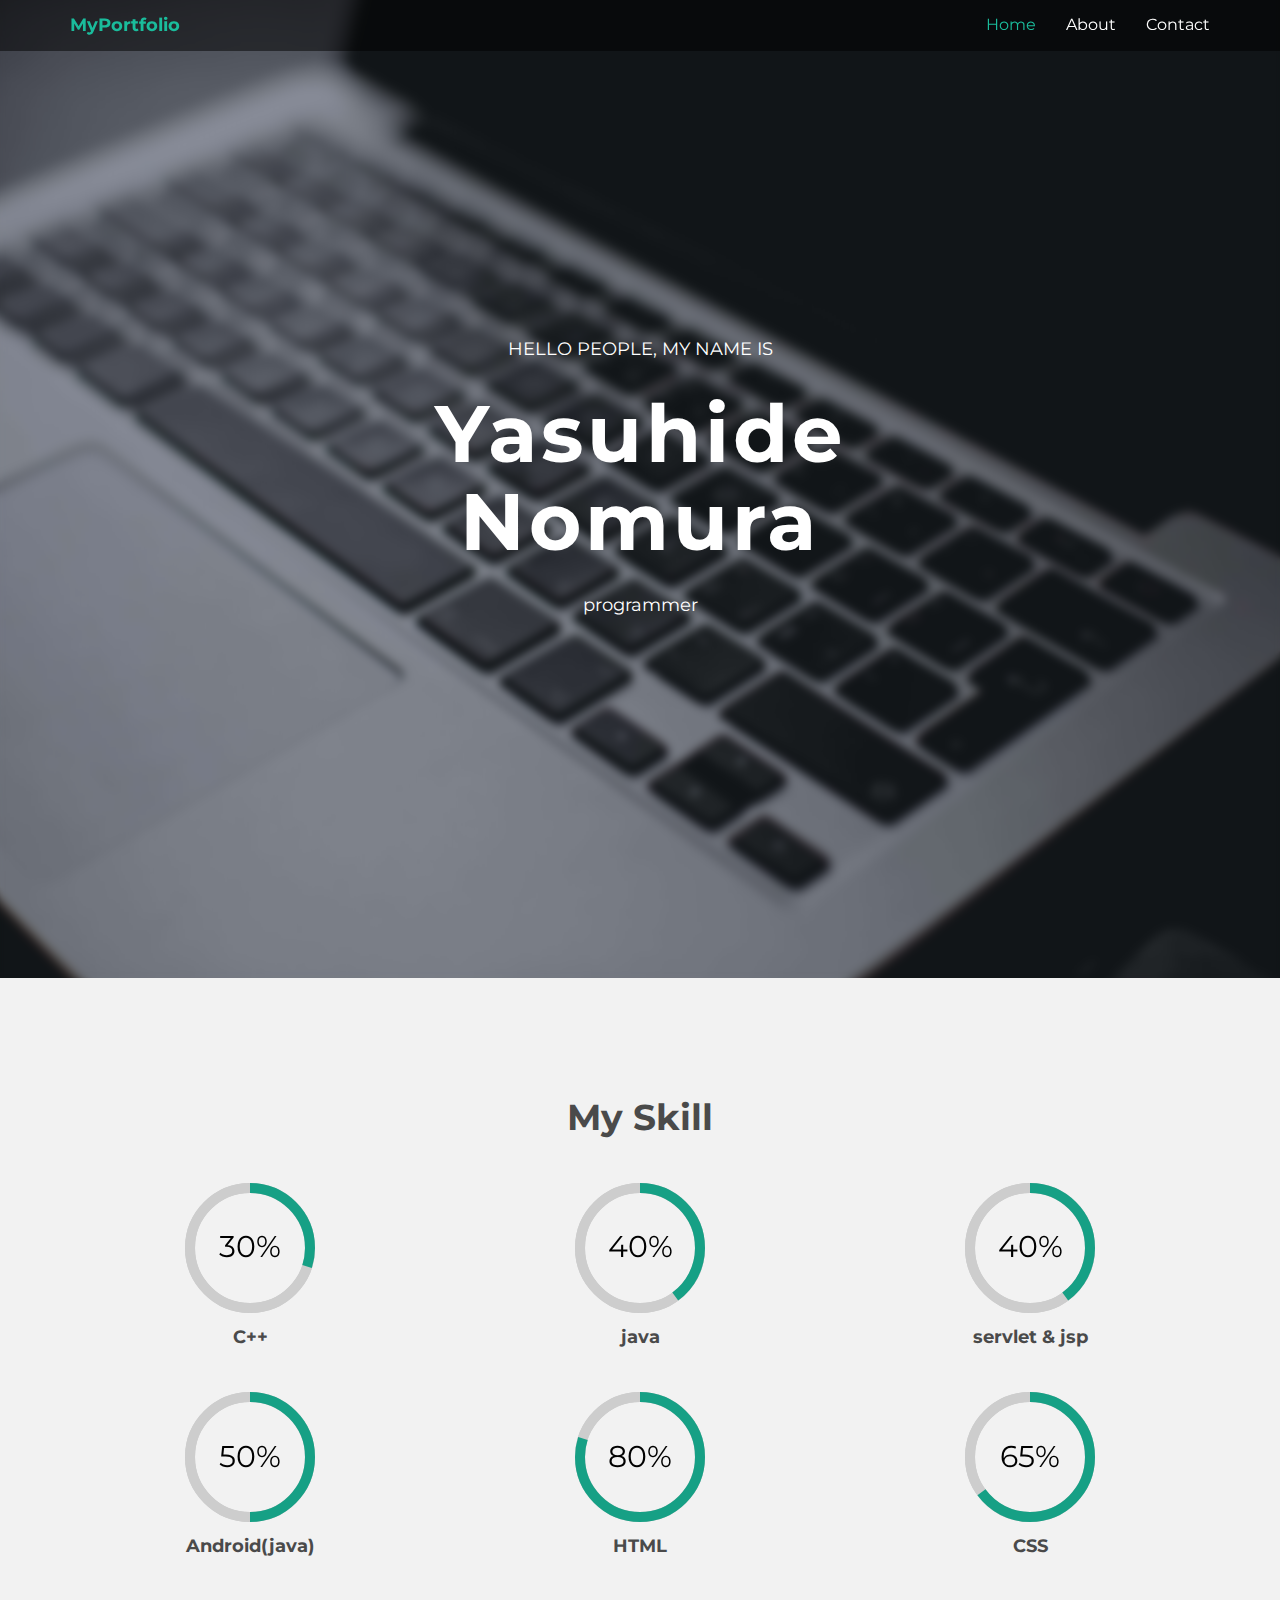
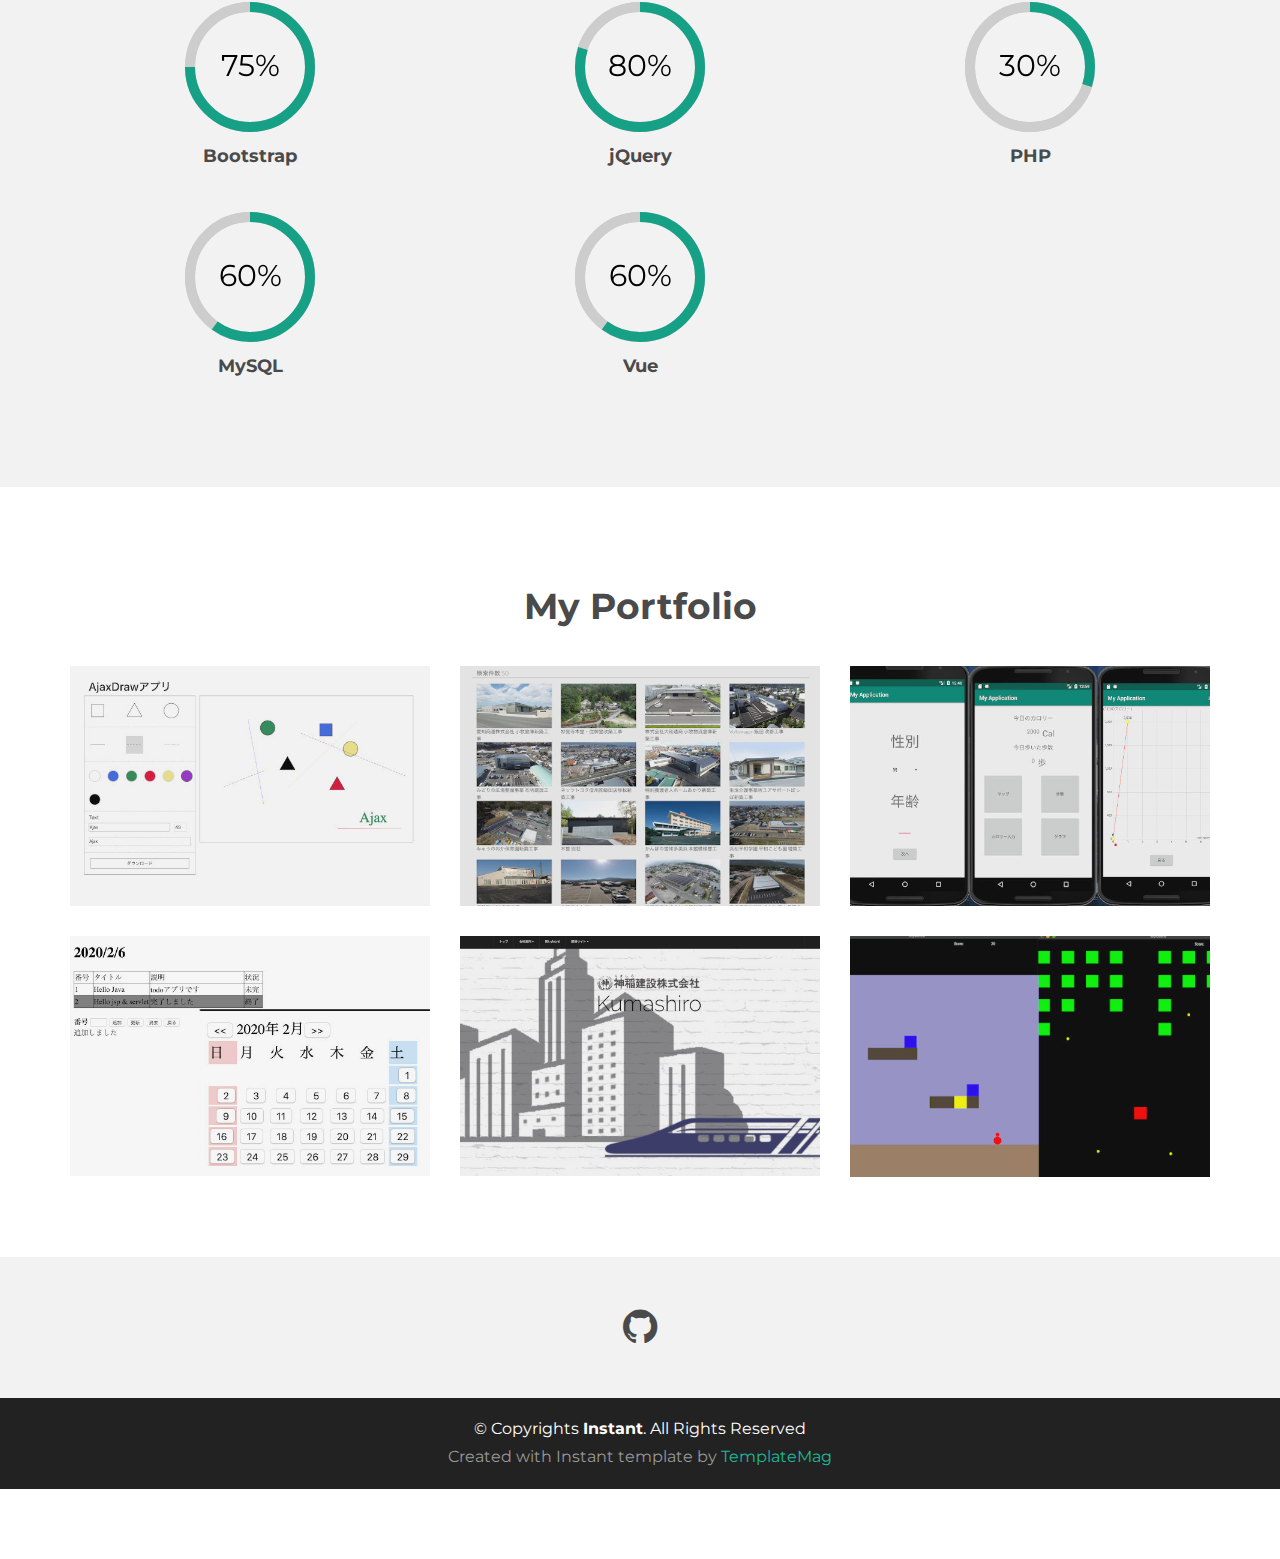
==== commit 1ceceaeb: "ver 3" ====
--- a/index.html
+++ b/index.html
@@ -146,67 +146,67 @@
 
 			<div class="col-lg-4 col-md-4 col-sm-4 gallery">
 				<div class="gallery-item">
-					<a href="works.html"><img src="img/portfolio/folio01.png" class="img-responsive" />
-						<div class="mask">
-							<div class="work-title">作品タイトル!</div>
-						</div>
-					</a>
-				</div>
-			</div>
-
-
-			<div class="col-lg-4 col-md-4 col-sm-4 gallery">
-				<div class="gallery-item">
-					<a href="works.html"><img src="img/portfolio/folio01.png" class="img-responsive" />
-						<div class="mask">
-							<div class="work-title">作品タイトル!</div>
-						</div>
-					</a>
-				</div>
-			</div>
-
-
-
-			<div class="col-lg-4 col-md-4 col-sm-4 gallery">
-				<div class="gallery-item">
-					<a href="works.html"><img src="img/portfolio/folio01.png" class="img-responsive" />
-						<div class="mask">
-							<div class="work-title">作品タイトル!</div>
-						</div>
-					</a>
-				</div>
-			</div>
-
-
-			<div class="col-lg-4 col-md-4 col-sm-4 gallery">
-				<div class="gallery-item">
-					<a href="works.html"><img src="img/portfolio/folio01.png" class="img-responsive" />
-						<div class="mask">
-							<div class="work-title">作品タイトル!</div>
-						</div>
-					</a>
-				</div>
-			</div>
-
-
-
-			<div class="col-lg-4 col-md-4 col-sm-4 gallery">
-				<div class="gallery-item">
-					<a href="works.html"><img src="img/portfolio/folio01.png" class="img-responsive" />
-						<div class="mask">
-							<div class="work-title">作品タイトル!</div>
-						</div>
-					</a>
-				</div>
-			</div>
-
-
-
-			<div class="col-lg-4 col-md-4 col-sm-4 gallery">
-				<div class="gallery-item">
-					<a href="works.html"><img src="img/portfolio/folio01.png" class="img-responsive" />
-						<div class="mask">
-							<div class="work-title">作品タイトル!</div>
+					<a href="works.html"><img src="img/portfolio/ajax.jpg" class="img-responsive" />
+						<div class="mask">
+							<div class="work-title">Ajax</div>
+						</div>
+					</a>
+				</div>
+			</div>
+
+
+			<div class="col-lg-4 col-md-4 col-sm-4 gallery">
+				<div class="gallery-item">
+					<a href="works.html"><img src="img/portfolio/php.jpg" class="img-responsive" />
+						<div class="mask">
+							<div class="work-title">PHP</div>
+						</div>
+					</a>
+				</div>
+			</div>
+
+
+
+			<div class="col-lg-4 col-md-4 col-sm-4 gallery">
+				<div class="gallery-item">
+					<a href="works.html"><img src="img/portfolio/android.jpg" class="img-responsive" />
+						<div class="mask">
+							<div class="work-title">Android</div>
+						</div>
+					</a>
+				</div>
+			</div>
+
+
+			<div class="col-lg-4 col-md-4 col-sm-4 gallery">
+				<div class="gallery-item">
+					<a href="works.html"><img src="img/portfolio/java.jpg" class="img-responsive" />
+						<div class="mask">
+							<div class="work-title">Java</div>
+						</div>
+					</a>
+				</div>
+			</div>
+
+
+
+			<div class="col-lg-4 col-md-4 col-sm-4 gallery">
+				<div class="gallery-item">
+					<a href="works.html"><img src="img/portfolio/htmlcss.jpg" class="img-responsive" />
+						<div class="mask">
+							<div class="work-title">HTML5＋CSS3</div>
+						</div>
+					</a>
+				</div>
+			</div>
+
+
+
+			<div class="col-lg-4 col-md-4 col-sm-4 gallery">
+				<div class="gallery-item">
+					<a href="works.html"><img src="img/portfolio/c.jpg" class="img-responsive" />
+						<div class="mask">
+							<div class="work-title">GAME</div>
 						</div>
 					</a>
 				</div>
@@ -218,7 +218,7 @@
 		<div class="container">
 			<div class="row centered">
 				<div class="col-lg-12">
-					<a href="#"><i class="fa fa-github"></i></a>
+					<a href="https://github.com/"><i class="fa fa-github"></i></a>
 				</div>
 
 			</div>
--- a/css/style.css
+++ b/css/style.css
@@ -249,7 +249,7 @@
 	text-align: center;
 	background-attachment: relative;
 	background-position: center center;
-	min-height: 550px;
+	min-height: 650px;
 	width: 100%;
 
 	-webkit-background-size: 100%;
@@ -267,20 +267,28 @@
 	position: absolute;
 	bottom:0;
 	left: 10px;
-	top: 400px;
+	top: 500px;
 	margin: auto;
   	color: #ffffff;
+}
+
+.about h1{
+	margin-bottom: 30px;
 }
 
 @media (max-width: 1024px) {
 	#aboutwrap .about-title{
 		position: absolute;
 		left: 0;
-		top: 25%;
+		top: 30%;
 		bottom: 0;
 		right: 0;
 		margin: auto;
 		  color: #ffffff;
+	}
+	
+	.about p{
+		margin: 0 30px 0 30px;
 	}
 }
 
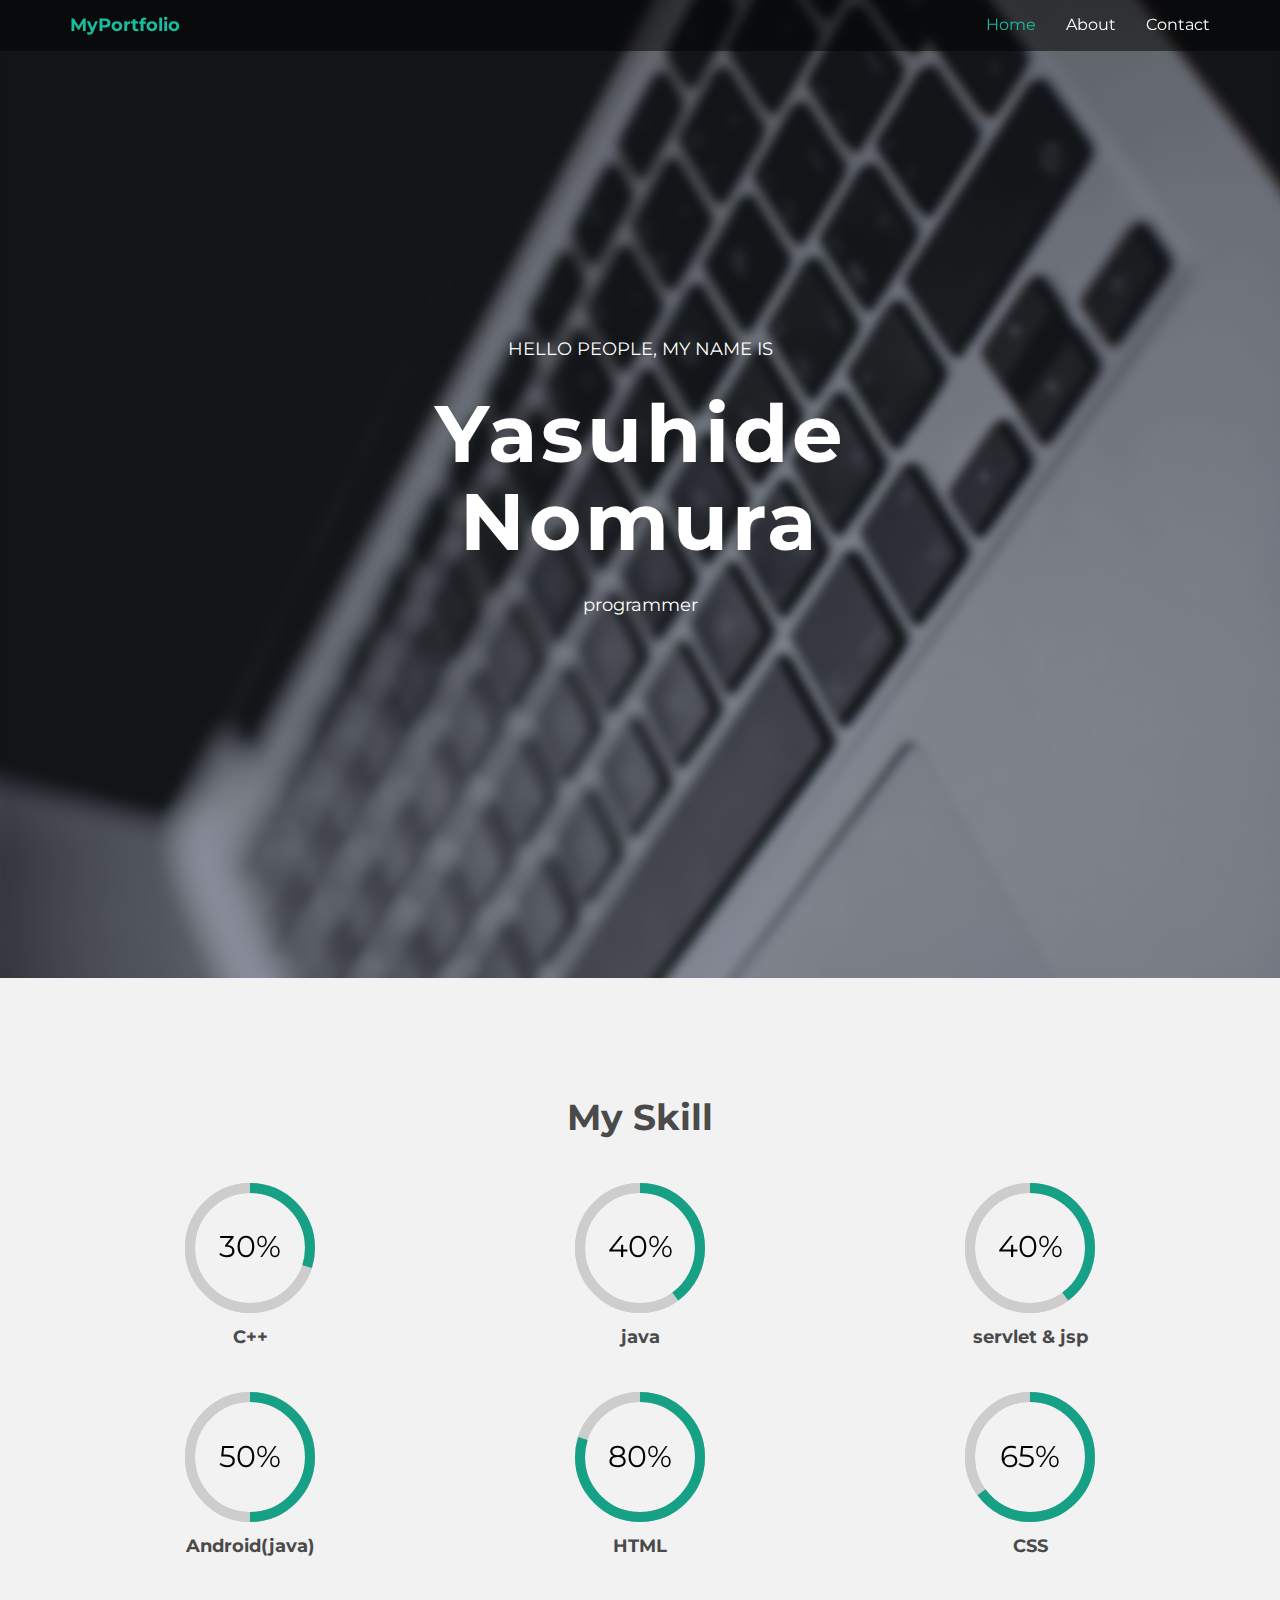
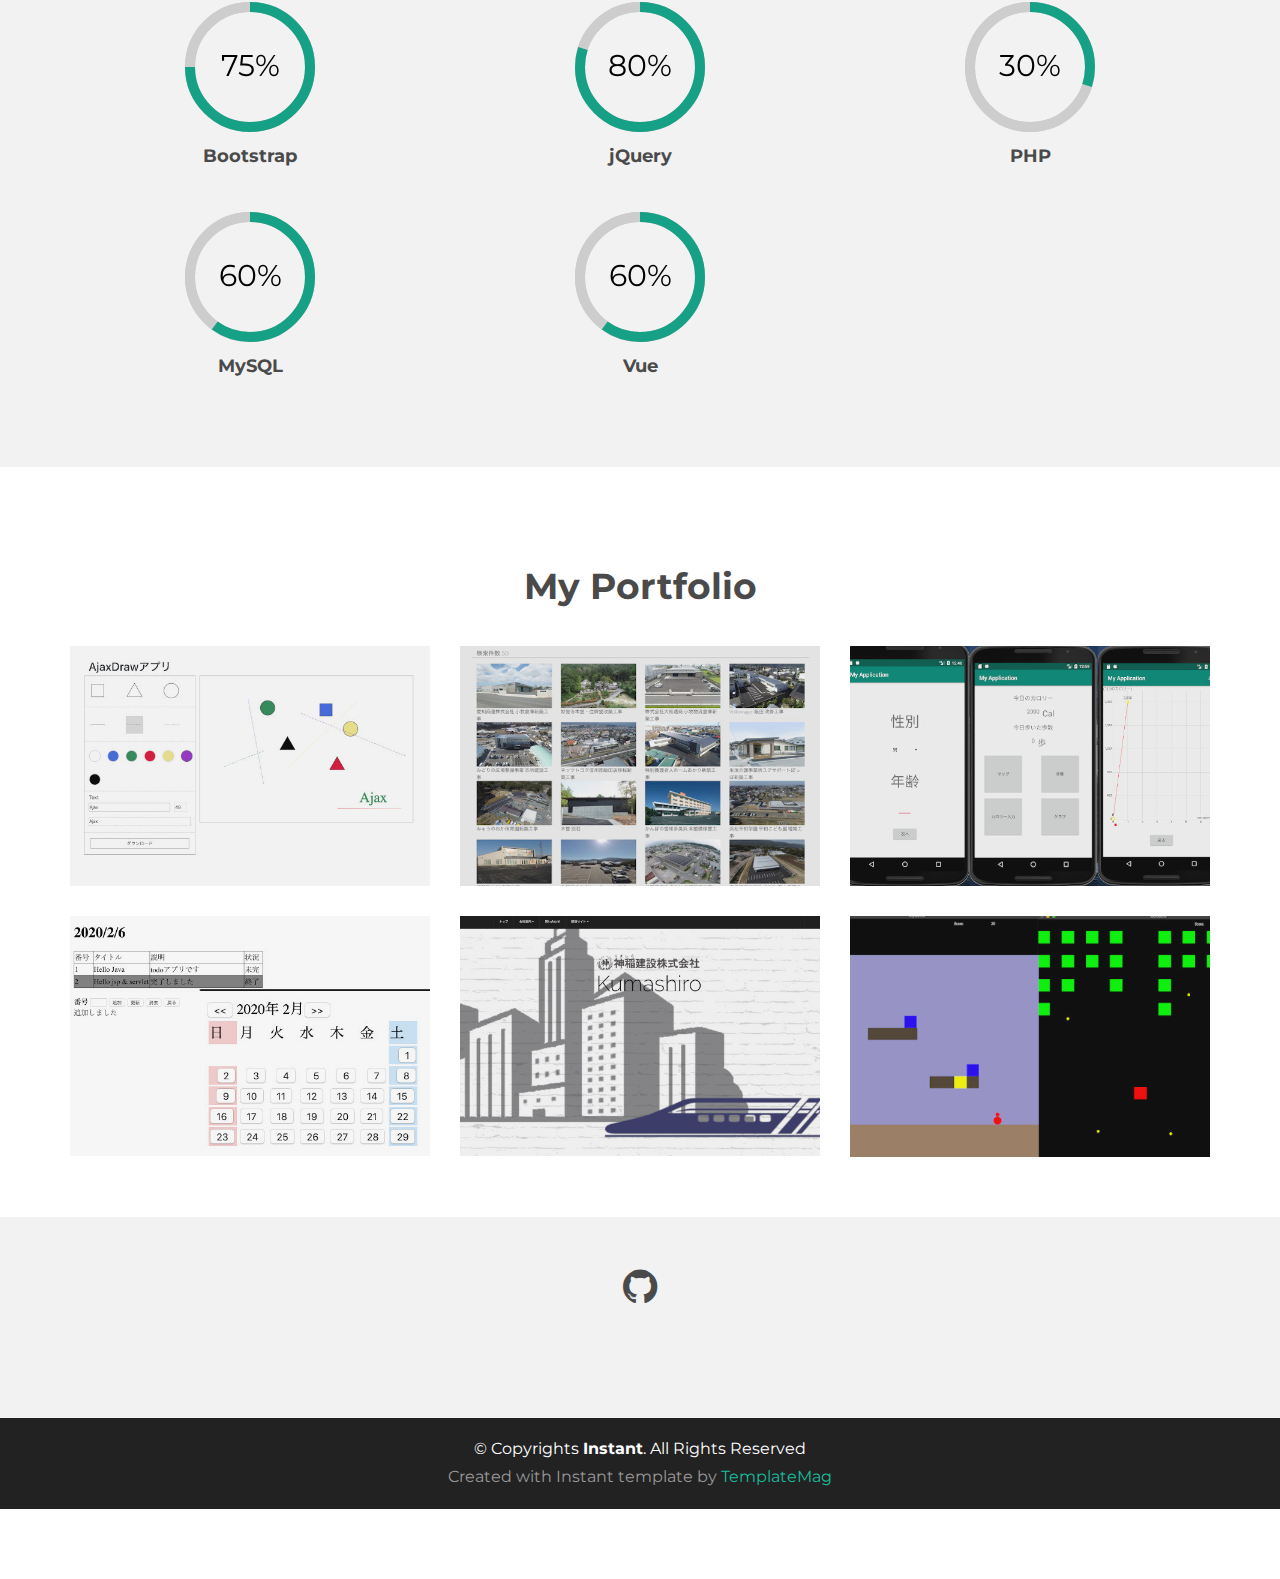
==== commit 99e35034: "ver 3" ====
--- a/index.html
+++ b/index.html
@@ -146,7 +146,7 @@
 
 			<div class="col-lg-4 col-md-4 col-sm-4 gallery">
 				<div class="gallery-item">
-					<a href="works.html"><img src="img/portfolio/ajax.jpg" class="img-responsive" />
+					<a href="works/Ajax.html"><img src="img/portfolio/ajax.jpg" class="img-responsive" />
 						<div class="mask">
 							<div class="work-title">Ajax</div>
 						</div>
@@ -157,7 +157,7 @@
 
 			<div class="col-lg-4 col-md-4 col-sm-4 gallery">
 				<div class="gallery-item">
-					<a href="works.html"><img src="img/portfolio/php.jpg" class="img-responsive" />
+					<a href="works/php.html"><img src="img/portfolio/php.jpg" class="img-responsive" />
 						<div class="mask">
 							<div class="work-title">PHP</div>
 						</div>
@@ -169,7 +169,7 @@
 
 			<div class="col-lg-4 col-md-4 col-sm-4 gallery">
 				<div class="gallery-item">
-					<a href="works.html"><img src="img/portfolio/android.jpg" class="img-responsive" />
+					<a href="works/android.html"><img src="img/portfolio/android.jpg" class="img-responsive" />
 						<div class="mask">
 							<div class="work-title">Android</div>
 						</div>
@@ -180,7 +180,7 @@
 
 			<div class="col-lg-4 col-md-4 col-sm-4 gallery">
 				<div class="gallery-item">
-					<a href="works.html"><img src="img/portfolio/java.jpg" class="img-responsive" />
+					<a href="works/java.html"><img src="img/portfolio/java.jpg" class="img-responsive" />
 						<div class="mask">
 							<div class="work-title">Java</div>
 						</div>
@@ -192,7 +192,7 @@
 
 			<div class="col-lg-4 col-md-4 col-sm-4 gallery">
 				<div class="gallery-item">
-					<a href="works.html"><img src="img/portfolio/htmlcss.jpg" class="img-responsive" />
+					<a href="works/htmlcss.html"><img src="img/portfolio/htmlcss.jpg" class="img-responsive" />
 						<div class="mask">
 							<div class="work-title">HTML5＋CSS3</div>
 						</div>
@@ -204,7 +204,7 @@
 
 			<div class="col-lg-4 col-md-4 col-sm-4 gallery">
 				<div class="gallery-item">
-					<a href="works.html"><img src="img/portfolio/c.jpg" class="img-responsive" />
+					<a href="works/game.html"><img src="img/portfolio/c.jpg" class="img-responsive" />
 						<div class="mask">
 							<div class="work-title">GAME</div>
 						</div>
--- a/css/style.css
+++ b/css/style.css
@@ -243,7 +243,7 @@
 }
 
 #aboutwrap {
-	background: url(../img/about1.jpg) no-repeat center top;
+	background: url(../img/about.jpg) no-repeat center top;
 	margin-top: -70px;
 	padding-top: 250px;
 	text-align: center;
@@ -523,3 +523,22 @@
 .credits {
 	color: #999;
 }
+
+
+
+
+
+/* Works     portfolio */
+.centered .apptitle{
+	margin-bottom: 30px;
+}
+
+
+@media (max-width: 768px) {
+	.centered .appdetails {
+		margin-top: 10px;
+	}
+}
+.centered{
+	margin-bottom: 60px;
+}
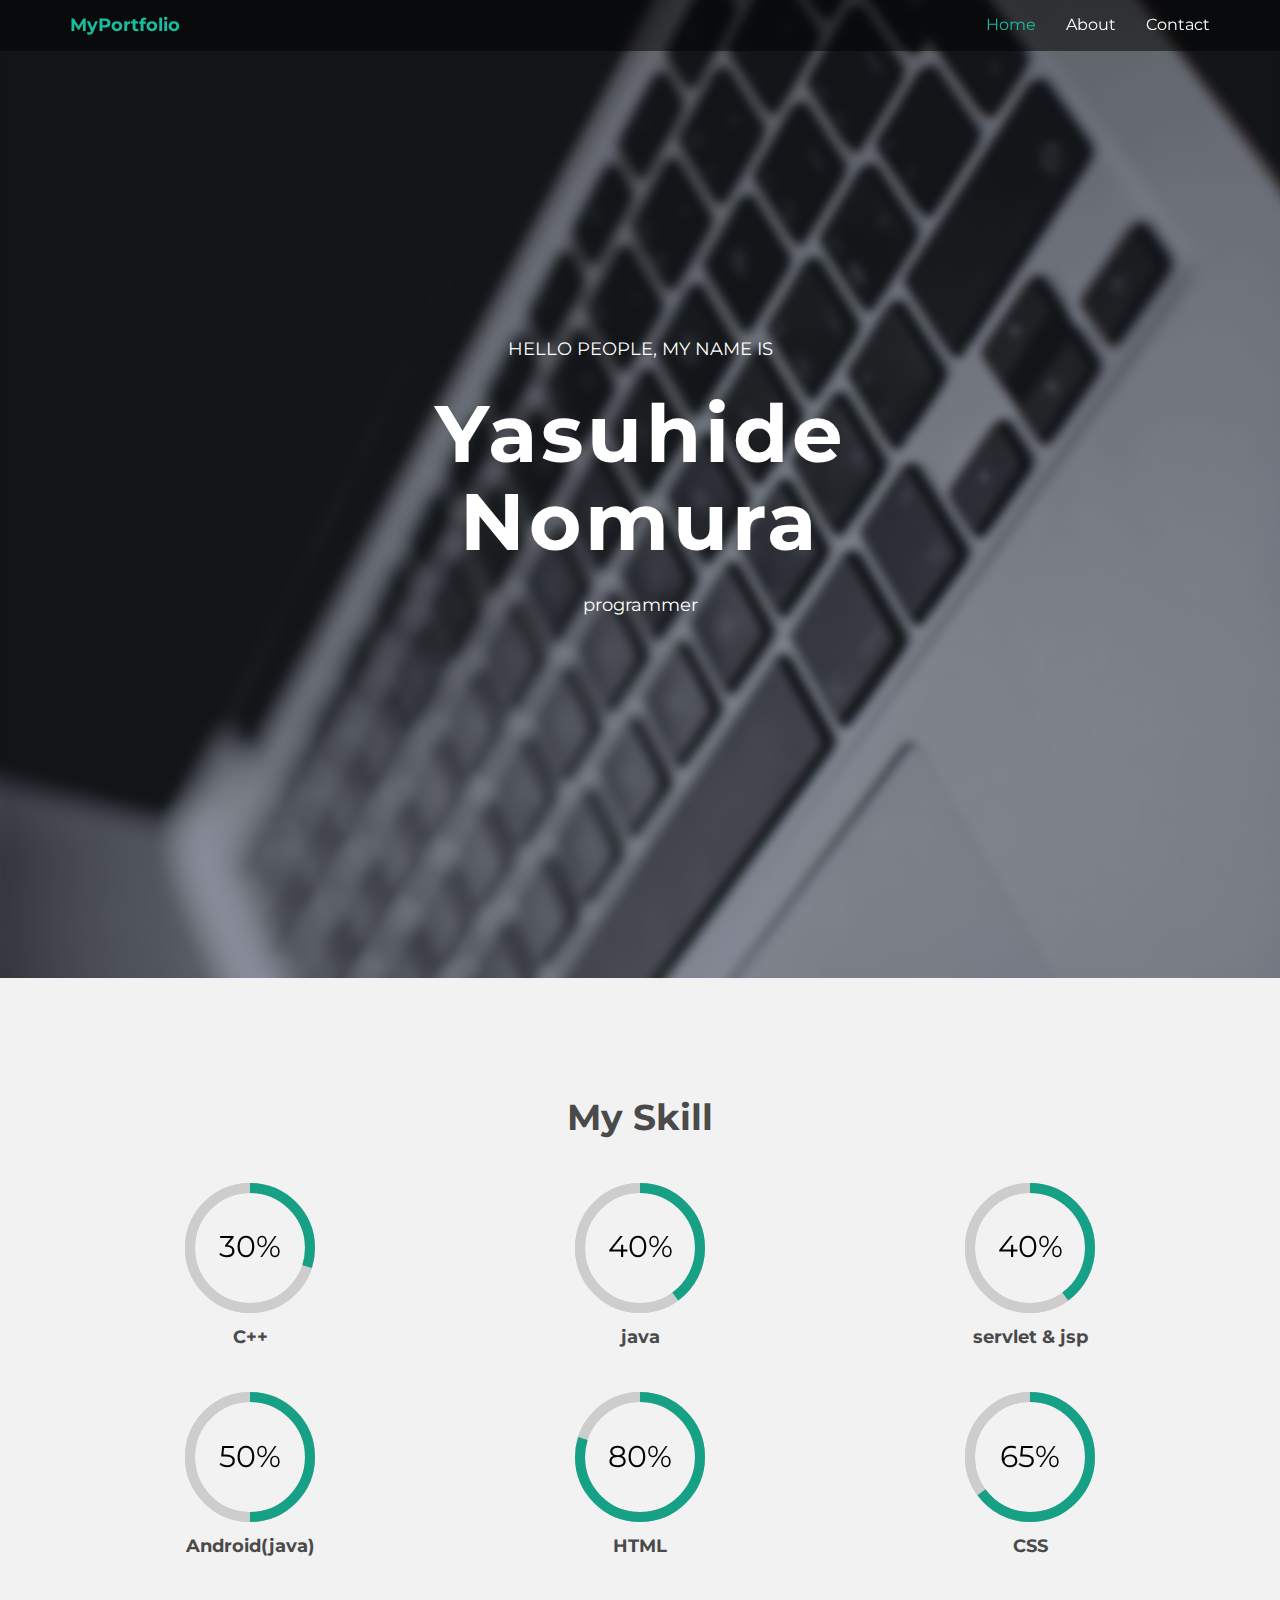
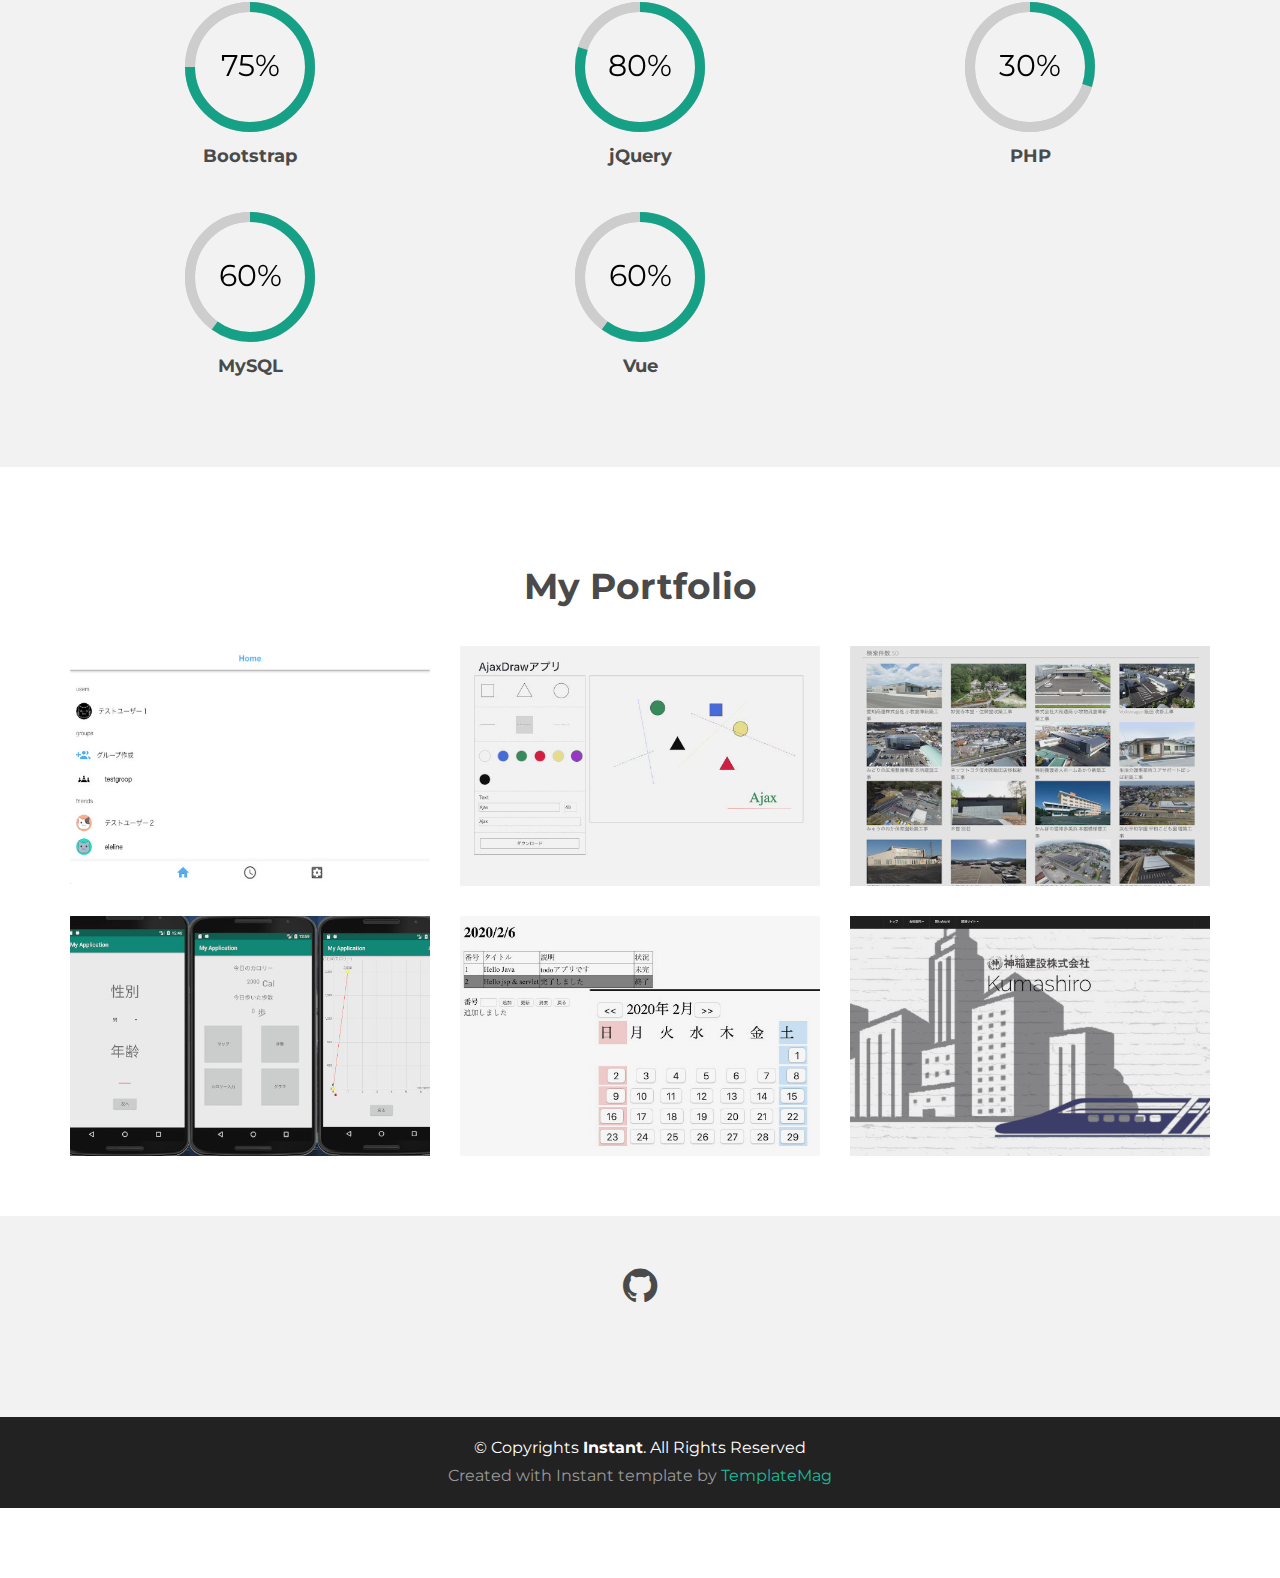
==== commit 96efe902: "vue add" ====
--- a/index.html
+++ b/index.html
@@ -2,27 +2,27 @@
 <html lang="ja">
 
 <head>
-	<meta charset="utf-8" />
-	<title>Instant - Bootstrap Personal Template</title>
-	<meta content="width=device-width, initial-scale=1.0" name="viewport" />
-	<meta content="" name="keywords" />
-	<meta content="" name="description" />
+	<meta charset="utf-8">
+	<title>Nomuraportfolio</title>
+	<meta content="width=device-width, initial-scale=1.0" name="viewport">
+	<meta content="" name="keywords">
+	<meta content="" name="description">
 
 	<!-- Favicons -->
-	<link href="img/favicon.png" rel="icon" />
-	<link href="img/apple-touch-icon.png" rel="apple-touch-icon" />
+	<link href="img/favicon.ico" rel="icon">
+	<link href="img/favicon.ico" rel="apple-touch-icon">
 
 	<!-- Google Fonts -->
-	<link href="https://fonts.googleapis.com/css?family=Montserrat:300,400,500,700" rel="stylesheet" />
+	<link href="https://fonts.googleapis.com/css?family=Montserrat:300,400,500,700" rel="stylesheet">
 
 	<!-- Bootstrap CSS File -->
-	<link href="lib/bootstrap/css/bootstrap.min.css" rel="stylesheet" />
+	<link href="lib/bootstrap/css/bootstrap.min.css" rel="stylesheet">
 
 	<!-- Libraries CSS Files -->
-	<link href="lib/font-awesome/css/font-awesome.min.css" rel="stylesheet" />
+	<link href="lib/font-awesome/css/font-awesome.min.css" rel="stylesheet">
 
 	<!-- Main Stylesheet File -->
-	<link href="css/style.css" rel="stylesheet" />
+	<link href="css/style.css" rel="stylesheet">
 
 	<!-- =======================================================
     Template Name: Instant
@@ -31,6 +31,7 @@
     License: https://templatemag.com/license/
   ======================================================= -->
 </head>
+
 
 <body>
 	<!-- Static navbar -->
@@ -112,7 +113,7 @@
 				</div>
 
 
-				
+
 				<div class="col-lg-4 col-md-4 col-sm-4 gallery">
 					<div id="jQuery"></div>
 					<h4>jQuery</h4>
@@ -146,6 +147,16 @@
 
 			<div class="col-lg-4 col-md-4 col-sm-4 gallery">
 				<div class="gallery-item">
+					<a href="works/Vue.html"><img src="img/portfolio/chathome.jpg" class="img-responsive" />
+						<div class="mask">
+							<div class="work-title">Vue</div>
+						</div>
+					</a>
+				</div>
+			</div>
+
+			<div class="col-lg-4 col-md-4 col-sm-4 gallery">
+				<div class="gallery-item">
 					<a href="works/Ajax.html"><img src="img/portfolio/ajax.jpg" class="img-responsive" />
 						<div class="mask">
 							<div class="work-title">Ajax</div>
@@ -192,21 +203,9 @@
 
 			<div class="col-lg-4 col-md-4 col-sm-4 gallery">
 				<div class="gallery-item">
-					<a href="works/htmlcss.html"><img src="img/portfolio/htmlcss.jpg" class="img-responsive" />
-						<div class="mask">
-							<div class="work-title">HTML5＋CSS3</div>
-						</div>
-					</a>
-				</div>
-			</div>
-
-
-
-			<div class="col-lg-4 col-md-4 col-sm-4 gallery">
-				<div class="gallery-item">
-					<a href="works/game.html"><img src="img/portfolio/c.jpg" class="img-responsive" />
-						<div class="mask">
-							<div class="work-title">GAME</div>
+					<a href="works/etc.html"><img src="img/portfolio/htmlcss.jpg" class="img-responsive" />
+						<div class="mask">
+							<div class="work-title">etc...</div>
 						</div>
 					</a>
 				</div>
--- a/css/style.css
+++ b/css/style.css
@@ -542,3 +542,10 @@
 .centered{
 	margin-bottom: 60px;
 }
+
+
+@media (max-width: 768px) {
+	.mailimg{
+		max-width: 100%;
+	}
+}